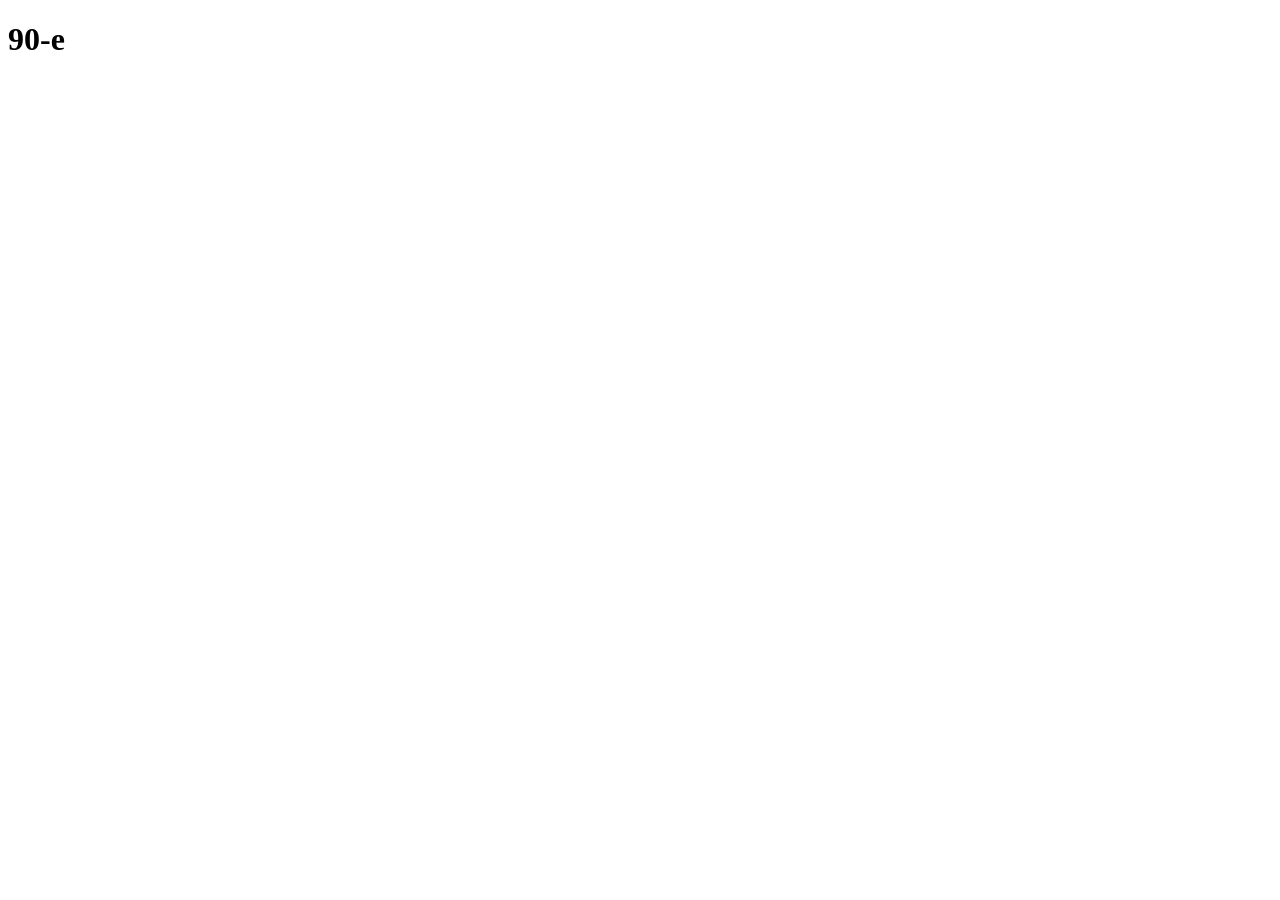
==== 00s.html @ 3dd2004c "new html pages" ====
<!doctype html>
<html lang="en">
  <head>
    <meta charset="UTF-8" />
    <meta name="viewport" content="width=device-width, initial-scale=1.0" />
    <title>Светловка. Сквозь десятилетия: 90-е</title>
  </head>
  <body>
    <h1>90-е</h1>
  </body>
</html>
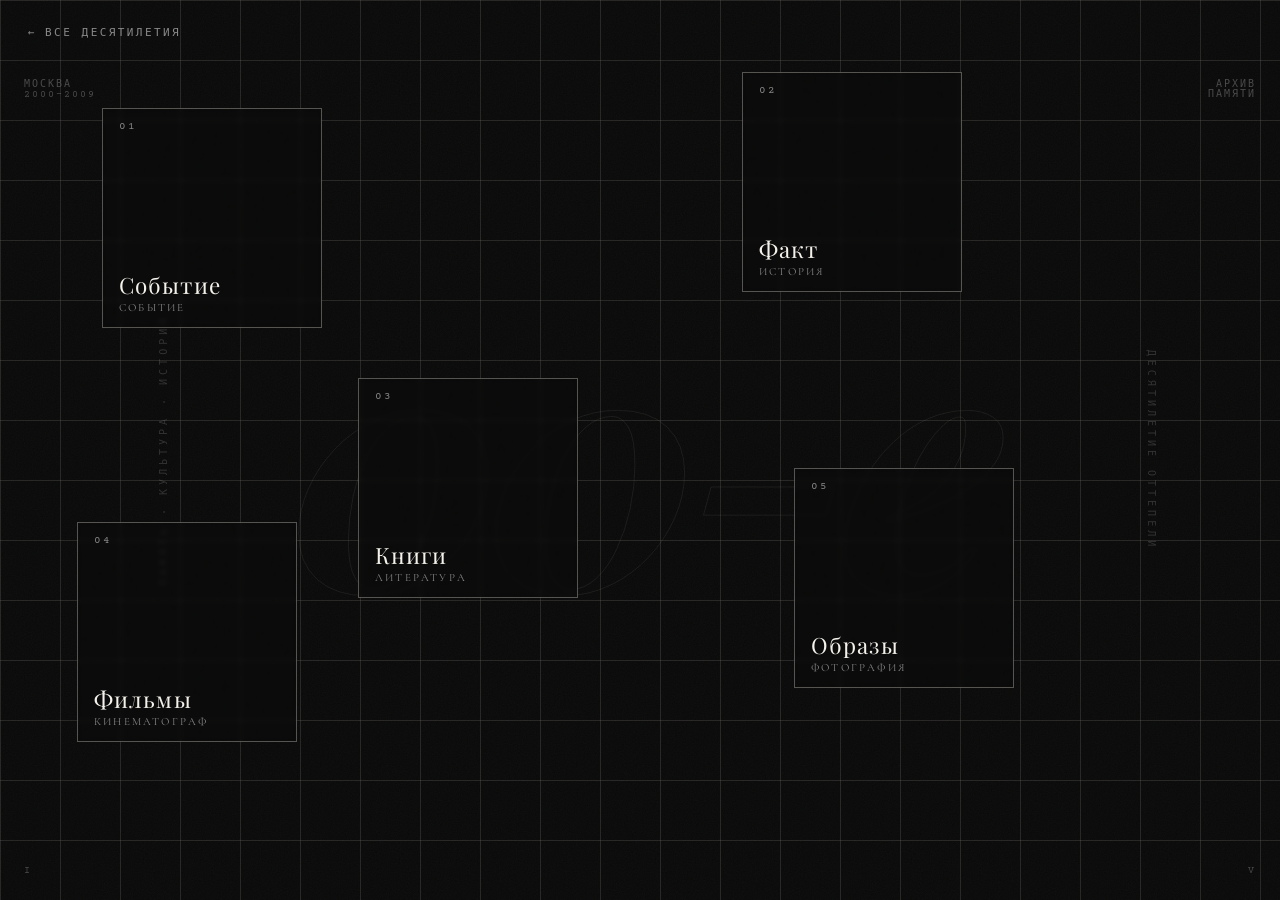
==== commit 380eb411: "pages" ====
--- a/00s.html
+++ b/00s.html
@@ -1,11 +1,128 @@
 <!doctype html>
-<html lang="en">
+<html lang="ru">
   <head>
     <meta charset="UTF-8" />
     <meta name="viewport" content="width=device-width, initial-scale=1.0" />
-    <title>Светловка. Сквозь десятилетия: 90-е</title>
+    <title>00-е</title>
+    <link rel="preconnect" href="https://fonts.googleapis.com" />
+    <link rel="preconnect" href="https://fonts.gstatic.com" crossorigin />
+    <link
+      href="https://fonts.googleapis.com/css2?family=Cormorant+Garamond:ital,wght@0,300;0,000;0,600;1,300;1,000&family=Playfair+Display:ital,wght@0,000;0,700;1,000&family=Courier+Prime:ital@0;1&display=swap"
+      rel="stylesheet"
+    />
+    <link rel="stylesheet" href="stylesheets/style.css" />
+    <script defer src="javascripts/main.js"></script>
   </head>
   <body>
-    <h1>90-е</h1>
+    <div id="grid-bg" aria-hidden="true"></div>
+    <div id="grain" aria-hidden="true"></div>
+
+    <div id="hero-text" aria-hidden="true">
+      <span id="hero-text-inner">00<i>-е</i></span>
+    </div>
+
+    <nav id="global-nav" aria-label="Основная навигация">
+      <a
+        href="index.html"
+        id="nav-home"
+        aria-label="Все десятилетия — перейти на главную"
+      >
+        <span class="nav-arrow" aria-hidden="true">←</span>
+        Все десятилетия
+      </a>
+    </nav>
+
+    <div id="page-wrapper">
+      <section id="intro" aria-label="Главный экран">
+        <h1 class="sr-only">00-е — интерактивная страница памяти</h1>
+
+        <span class="intro-corner tl" aria-hidden="true"
+          >МОСКВА<br />2000-2009</span
+        >
+        <span class="intro-corner tr" aria-hidden="true"
+          >АРХИВ<br />ПАМЯТИ</span
+        >
+        <span class="intro-corner bl" aria-hidden="true">I</span>
+        <span class="intro-corner br" aria-hidden="true">V</span>
+        <span class="intro-year-text" aria-hidden="true"
+          >ДЕСЯТИЛЕТИЕ ОТТЕПЕЛИ</span
+        >
+        <span class="intro-year-text-left" aria-hidden="true"
+          >ПАМЯТЬ · КУЛЬТУРА · ИСТОРИЯ</span
+        >
+
+        <div class="intro-hint" aria-hidden="true">выбрать раздел</div>
+
+        <div id="tiles-container" role="list" aria-label="Разделы"></div>
+      </section>
+
+      <div style="height: 100vh; pointer-events: none" aria-hidden="true"></div>
+
+      <!-- <footer id="site-footer" aria-label="Подвал сайта">
+        <div class="footer-grid">
+          <div class="footer-logos">
+            <a
+              href="https://svetlov-library.ru"
+              class="footer-logo-link"
+              target="_blank"
+              rel="noopener noreferrer"
+              aria-label="ЦГМБ им. М.А. Светлова — перейти на сайт"
+            >
+            </a>
+
+            <div class="footer-logo-sep" aria-hidden="true"></div>
+
+            <a
+              href="https://www.mos.ru/kultura"
+              class="footer-logo-link"
+              target="_blank"
+              rel="noopener noreferrer"
+              aria-label="Культура Москвы — перейти на сайт"
+            >
+            </a>
+          </div>
+
+
+          <div class="footer-author">
+            <div class="footer-author-label">Автор проекта</div>
+            <div class="footer-author-name">Имя Фамилия</div>
+          </div>
+        </div>
+      </footer> -->
+    </div>
+
+    <div id="content-panel" role="region" aria-label="Содержимое раздела">
+      <header id="panel-header">
+        <div>
+          <div id="panel-breadcrumb">
+            00-е / <span id="breadcrumb-section">—</span>
+          </div>
+          <div id="panel-title-el">—</div>
+        </div>
+        <button id="back-btn" aria-label="Вернуться на главный экран">
+          ← назад
+        </button>
+      </header>
+      <div id="panel-body" role="main"></div>
+    </div>
+
+    <div
+      id="lightbox"
+      role="dialog"
+      aria-modal="true"
+      aria-label="Просмотр изображения"
+    >
+      <button id="lightbox-close" aria-label="Закрыть">✕ ЗАКРЫТЬ</button>
+      <img id="lightbox-img" src="" alt="" />
+      <div id="lightbox-caption"></div>
+      <div id="lightbox-nav" aria-label="Навигация по изображениям">
+        <button class="lb-nav-btn" id="lb-prev" aria-label="Предыдущее">
+          ← пред.
+        </button>
+        <button class="lb-nav-btn" id="lb-next" aria-label="Следующее">
+          след. →
+        </button>
+      </div>
+    </div>
   </body>
 </html>
--- a/stylesheets/style.css
+++ b/stylesheets/style.css
@@ -0,0 +1,7 @@
+@import 'reset.css';
+@import url('https://fonts.googleapis.com/css2?family=Roboto:ital,wght@0,100..900;1,100..900&family=Rubik+80s+Fade&display=swap');
+/* @import url('https://fonts.googleapis.com/css2?family=Climate+Crisis:YEAR@1979&display=swap'); */
+@import url('https://fonts.googleapis.com/css2?family=Climate+Crisis:YEAR@1979..2050&display=swap');
+@import 'layout.css';
+@import 'animation.css';
+@import 'adaptive.css';
